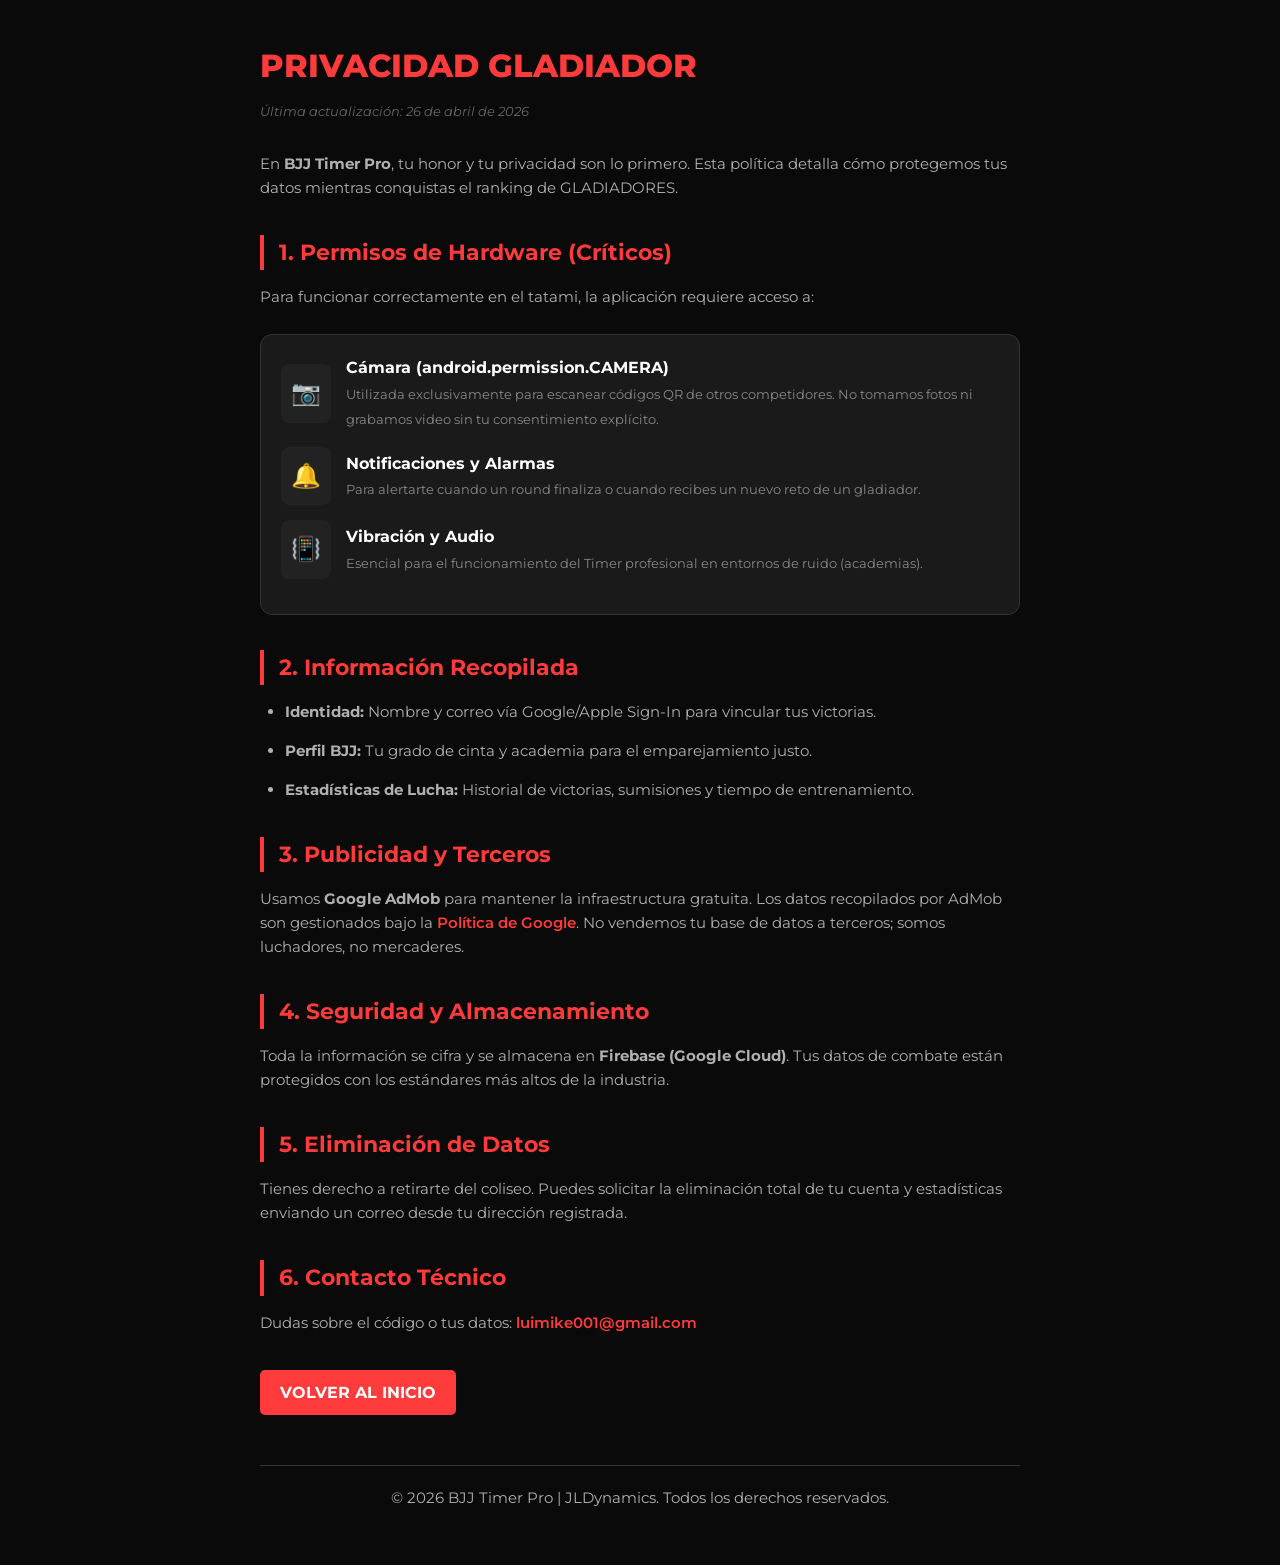
==== privacy.html @ ae67b3c1 "privacy.html" ====
<!DOCTYPE html>
<html lang="es">
<head>
    <meta charset="UTF-8">
    <meta name="viewport" content="width=device-width, initial-scale=1.0">
    <title>Política de Privacidad - BJJ Timer Pro</title>
    <link href="https://fonts.googleapis.com/css2?family=Montserrat:wght@400;600;700;800&display=swap" rel="stylesheet">
    <style>
        * { margin: 0; padding: 0; box-sizing: border-box; }
        body { font-family: 'Montserrat', sans-serif; background: #0a0a0a; color: #fff; line-height: 1.6; }
        .container { max-width: 800px; margin: 0 auto; padding: 40px 20px; }
        h1 { color: #ff3b3b; margin-bottom: 10px; font-weight: 800; text-transform: uppercase; }
        h2 { color: #ff3b3b; margin: 35px 0 15px; font-size: 22px; border-left: 4px solid #ff3b3b; padding-left: 15px; }
        p, li { color: #b0b0b0; margin-bottom: 15px; font-size: 15px; }
        ul { margin-left: 25px; margin-bottom: 20px; }
        a { color: #ff3b3b; text-decoration: none; font-weight: 600; transition: 0.3s; }
        a:hover { color: #fff; text-shadow: 0 0 10px #ff3b3b; }
        
        /* Caja de Permisos Interactiva */
        .permits-box { background: #1a1a1a; padding: 20px; border-radius: 12px; border: 1px solid #333; margin: 25px 0; }
        .permit-item { display: flex; align-items: center; margin-bottom: 15px; }
        .permit-icon { font-size: 24px; margin-right: 15px; background: #222; padding: 10px; border-radius: 8px; }
        .permit-text b { color: #fff; display: block; }
        .permit-text span { font-size: 13px; color: #888; }

        .footer { margin-top: 50px; padding-top: 20px; border-top: 1px solid #333; text-align: center; font-size: 13px; color: #555; }
        .last-update { color: #666; font-size: 13px; margin-bottom: 30px; font-style: italic; }
        .btn-back { display: inline-block; margin-top: 20px; padding: 10px 20px; background: #ff3b3b; color: #fff; border-radius: 5px; font-weight: bold; }
    </style>
</head>
<body>
    <div class="container">
        <h1>Privacidad Gladiador</h1>
        <div class="last-update">Última actualización: 26 de abril de 2026</div>

        <p>En <strong>BJJ Timer Pro</strong>, tu honor y tu privacidad son lo primero. Esta política detalla cómo protegemos tus datos mientras conquistas el ranking de GLADIADORES.</p>

        <h2>1. Permisos de Hardware (Críticos)</h2>
        <p>Para funcionar correctamente en el tatami, la aplicación requiere acceso a:</p>
        
        <div class="permits-box">
            <div class="permit-item">
                <div class="permit-icon">📷</div>
                <div class="permit-text">
                    <b>Cámara (android.permission.CAMERA)</b>
                    <span>Utilizada exclusivamente para escanear códigos QR de otros competidores. No tomamos fotos ni grabamos video sin tu consentimiento explícito.</span>
                </div>
            </div>
            <div class="permit-item">
                <div class="permit-icon">🔔</div>
                <div class="permit-text">
                    <b>Notificaciones y Alarmas</b>
                    <span>Para alertarte cuando un round finaliza o cuando recibes un nuevo reto de un gladiador.</span>
                </div>
            </div>
            <div class="permit-item">
                <div class="permit-icon">📳</div>
                <div class="permit-text">
                    <b>Vibración y Audio</b>
                    <span>Esencial para el funcionamiento del Timer profesional en entornos de ruido (academias).</span>
                </div>
            </div>
        </div>

        <h2>2. Información Recopilada</h2>
        <ul>
            <li><strong>Identidad:</strong> Nombre y correo vía Google/Apple Sign-In para vincular tus victorias.</li>
            <li><strong>Perfil BJJ:</strong> Tu grado de cinta y academia para el emparejamiento justo.</li>
            <li><strong>Estadísticas de Lucha:</strong> Historial de victorias, sumisiones y tiempo de entrenamiento.</li>
        </ul>

        <h2>3. Publicidad y Terceros</h2>
        <p>Usamos <strong>Google AdMob</strong> para mantener la infraestructura gratuita. Los datos recopilados por AdMob son gestionados bajo la <a href="https://policies.google.com/technologies/ads" target="_blank">Política de Google</a>. No vendemos tu base de datos a terceros; somos luchadores, no mercaderes.</p>

        <h2>4. Seguridad y Almacenamiento</h2>
        <p>Toda la información se cifra y se almacena en <strong>Firebase (Google Cloud)</strong>. Tus datos de combate están protegidos con los estándares más altos de la industria.</p>

        <h2>5. Eliminación de Datos</h2>
        <p>Tienes derecho a retirarte del coliseo. Puedes solicitar la eliminación total de tu cuenta y estadísticas enviando un correo desde tu dirección registrada.</p>

        <h2>6. Contacto Técnico</h2>
        <p>Dudas sobre el código o tus datos: <a href="mailto:luimike001@gmail.com">luimike001@gmail.com</a></p>

        <a href="index.html" class="btn-back">VOLVER AL INICIO</a>

        <div class="footer">
            <p>&copy; 2026 BJJ Timer Pro | JLDynamics. Todos los derechos reservados.</p>
        </div>
    </div>
</body>
</html>
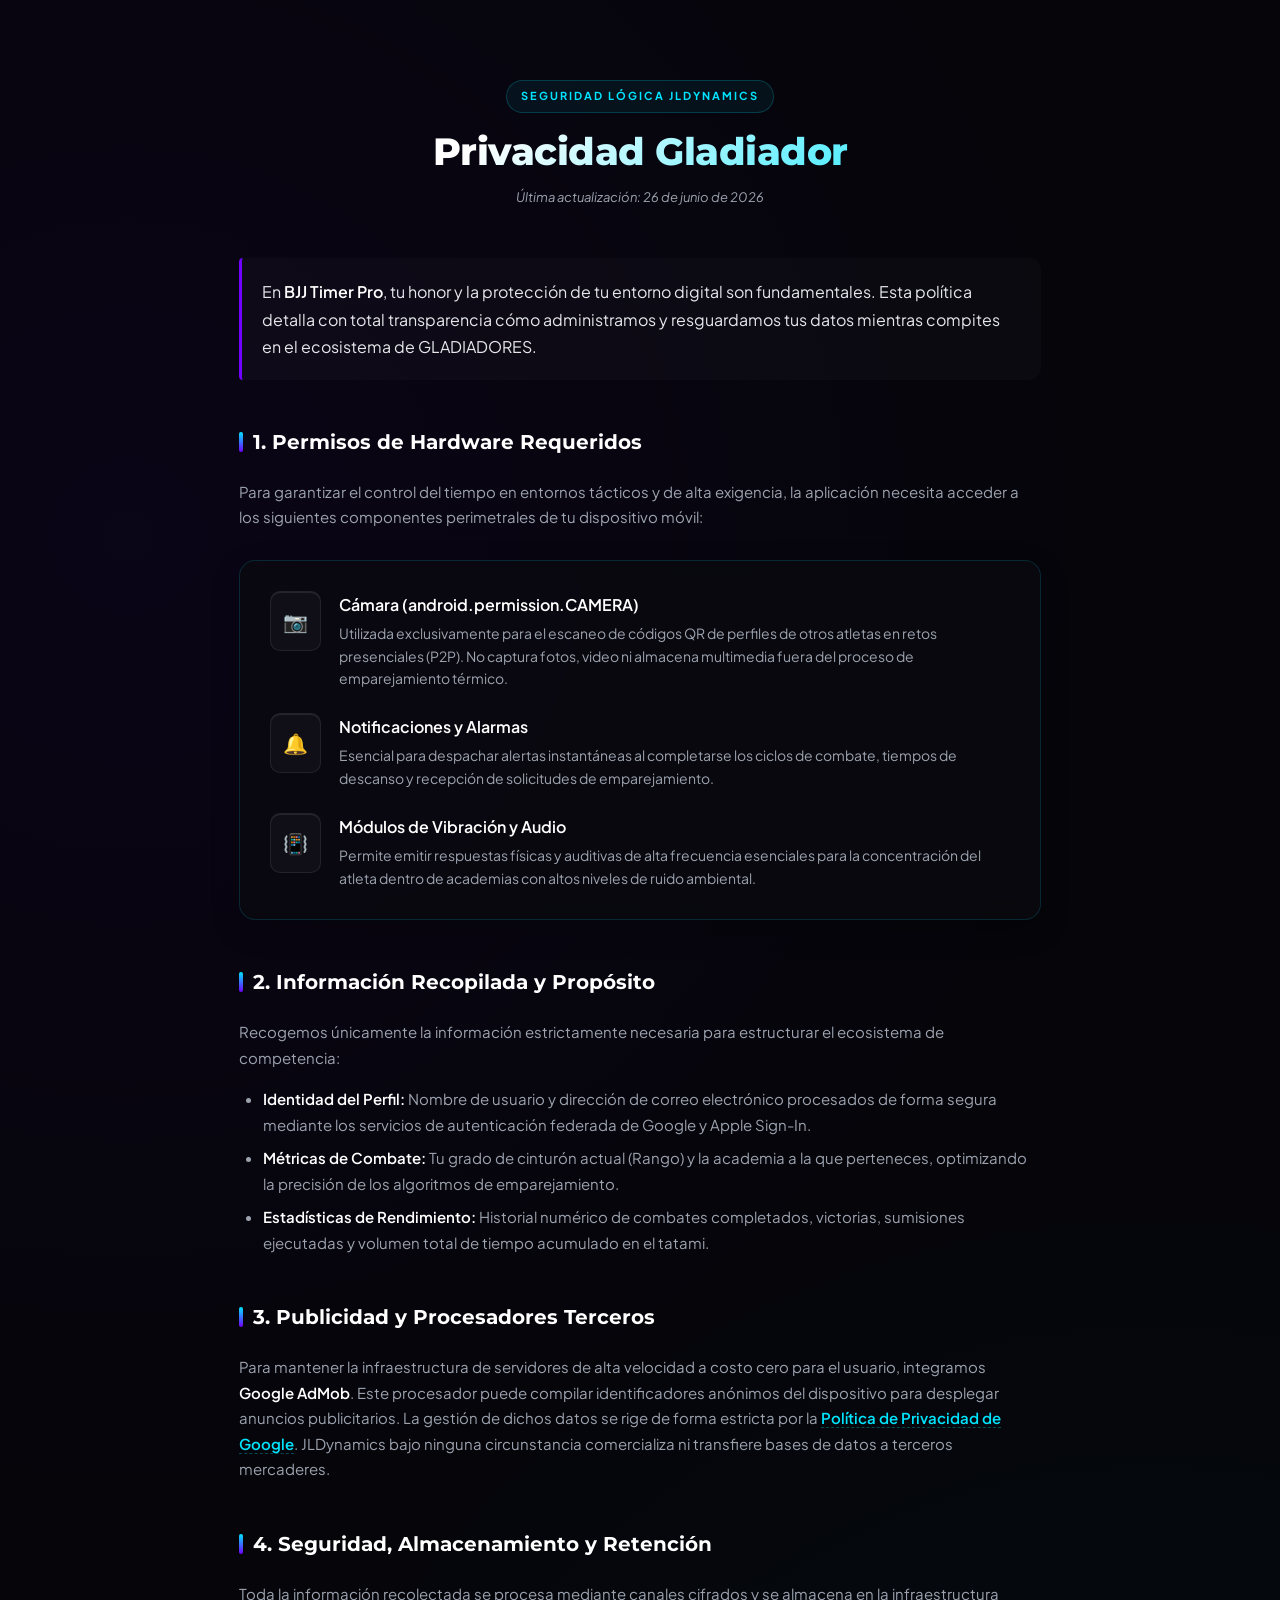
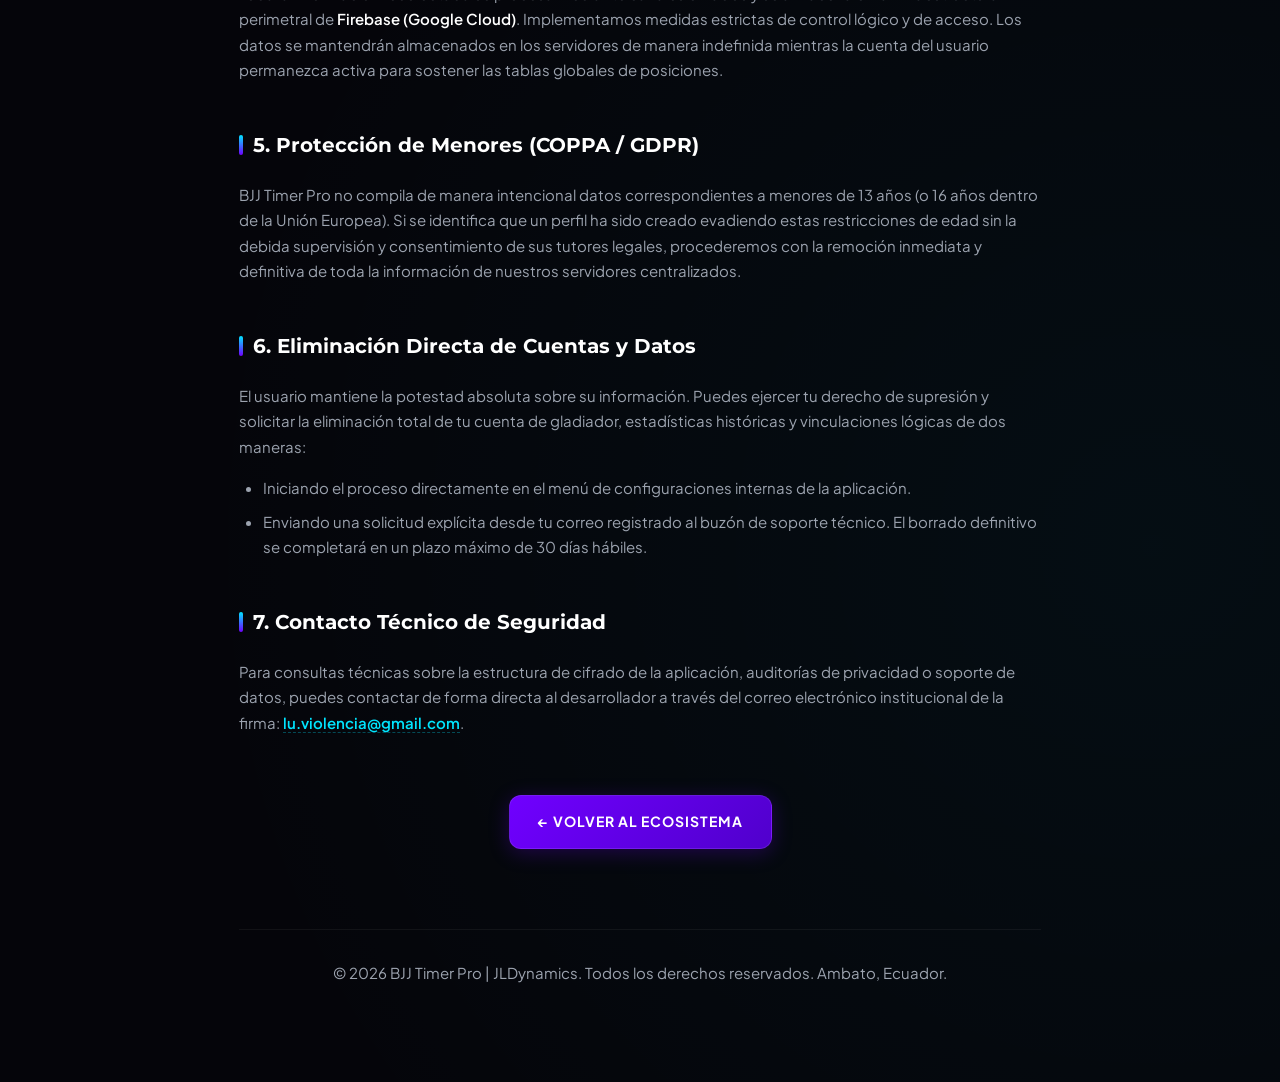
==== commit d15fb8bf: "Update privacy.html new for corporate" ====
--- a/privacy.html
+++ b/privacy.html
@@ -3,88 +3,256 @@
 <head>
     <meta charset="UTF-8">
     <meta name="viewport" content="width=device-width, initial-scale=1.0">
-    <title>Política de Privacidad - BJJ Timer Pro</title>
-    <link href="https://fonts.googleapis.com/css2?family=Montserrat:wght@400;600;700;800&display=swap" rel="stylesheet">
+    <title>Política de Privacidad - BJJ Timer Pro | JLDynamics</title>
+    <link rel="preconnect" href="https://fonts.googleapis.com">
+    <link rel="preconnect" href="https://fonts.gstatic.com" crossorigin>
+    <link href="https://fonts.googleapis.com/css2?family=Plus+Jakarta+Sans:wght@400;500;600;700;800&family=Montserrat:wght@700;800&display=swap" rel="stylesheet">
     <style>
+        :root {
+            --bg-main: #05050A;
+            --bg-card: rgba(10, 10, 16, 0.7);
+            --border-glow: rgba(0, 229, 255, 0.15);
+            --primary: #00E5FF;
+            --secondary: #7000FF;
+            --text-main: #F3F4F6;
+            --text-muted: #9CA3AF;
+        }
+
         * { margin: 0; padding: 0; box-sizing: border-box; }
-        body { font-family: 'Montserrat', sans-serif; background: #0a0a0a; color: #fff; line-height: 1.6; }
-        .container { max-width: 800px; margin: 0 auto; padding: 40px 20px; }
-        h1 { color: #ff3b3b; margin-bottom: 10px; font-weight: 800; text-transform: uppercase; }
-        h2 { color: #ff3b3b; margin: 35px 0 15px; font-size: 22px; border-left: 4px solid #ff3b3b; padding-left: 15px; }
-        p, li { color: #b0b0b0; margin-bottom: 15px; font-size: 15px; }
-        ul { margin-left: 25px; margin-bottom: 20px; }
-        a { color: #ff3b3b; text-decoration: none; font-weight: 600; transition: 0.3s; }
-        a:hover { color: #fff; text-shadow: 0 0 10px #ff3b3b; }
-        
-        /* Caja de Permisos Interactiva */
-        .permits-box { background: #1a1a1a; padding: 20px; border-radius: 12px; border: 1px solid #333; margin: 25px 0; }
-        .permit-item { display: flex; align-items: center; margin-bottom: 15px; }
-        .permit-icon { font-size: 24px; margin-right: 15px; background: #222; padding: 10px; border-radius: 8px; }
-        .permit-text b { color: #fff; display: block; }
-        .permit-text span { font-size: 13px; color: #888; }
-
-        .footer { margin-top: 50px; padding-top: 20px; border-top: 1px solid #333; text-align: center; font-size: 13px; color: #555; }
-        .last-update { color: #666; font-size: 13px; margin-bottom: 30px; font-style: italic; }
-        .btn-back { display: inline-block; margin-top: 20px; padding: 10px 20px; background: #ff3b3b; color: #fff; border-radius: 5px; font-weight: bold; }
+        
+        body { 
+            font-family: 'Plus Jakarta Sans', sans-serif; 
+            background-color: var(--bg-main);
+            background-image: 
+                radial-gradient(circle at 10% 20%, rgba(112, 0, 255, 0.05) 0%, transparent 40%),
+                radial-gradient(circle at 90% 80%, rgba(0, 229, 255, 0.04) 0%, transparent 40%);
+            color: var(--text-main); 
+            line-height: 1.7; 
+            -webkit-font-smoothing: antialiased;
+        }
+
+        .container { max-width: 850px; margin: 0 auto; padding: 80px 24px; }
+        
+        .header-block {
+            text-align: center;
+            margin-bottom: 50px;
+            position: relative;
+        }
+
+        .brand-badge {
+            display: inline-block;
+            padding: 6px 14px;
+            background: rgba(0, 229, 255, 0.06);
+            border: 1px solid rgba(0, 229, 255, 0.2);
+            border-radius: 30px;
+            font-size: 11px;
+            font-weight: 700;
+            text-transform: uppercase;
+            letter-spacing: 2px;
+            color: var(--primary);
+            margin-bottom: 16px;
+        }
+
+        h1 { 
+            font-family: 'Montserrat', sans-serif;
+            font-weight: 800; 
+            font-size: 38px; 
+            line-height: 1.2;
+            letter-spacing: -0.5px;
+            background: linear-gradient(135deg, #FFF 30%, var(--primary) 100%);
+            -webkit-background-clip: text;
+            -webkit-text-fill-color: transparent;
+            margin-bottom: 12px;
+        }
+
+        .last-update { color: var(--text-muted); font-size: 13px; font-style: italic; }
+
+        .intro-text {
+            font-size: 16px;
+            color: #E5E7EB;
+            margin-bottom: 40px;
+            padding: 20px;
+            background: rgba(255, 255, 255, 0.02);
+            border-left: 3px solid var(--secondary);
+            border-radius: 4px 12px 12px 4px;
+        }
+
+        h2 { 
+            font-family: 'Montserrat', sans-serif;
+            color: #FFF; 
+            margin: 45px 0 20px; 
+            font-size: 20px; 
+            font-weight: 700; 
+            display: flex;
+            align-items: center;
+            gap: 10px;
+        }
+        
+        h2::before {
+            content: '';
+            display: inline-block;
+            width: 4px;
+            height: 20px;
+            background: linear-gradient(to bottom, var(--primary), var(--secondary));
+            border-radius: 2px;
+        }
+
+        p, li { color: var(--text-muted); margin-bottom: 16px; font-size: 15px; }
+        ul { margin-left: 24px; margin-bottom: 24px; }
+        li { margin-bottom: 8px; }
+        strong { color: #FFF; font-weight: 600; }
+        
+        a { 
+            color: var(--primary); 
+            text-decoration: none; 
+            font-weight: 600; 
+            transition: all 0.2s ease;
+            border-bottom: 1px dashed rgba(0, 229, 255, 0.3);
+        }
+        a:hover { 
+            color: #FFF; 
+            border-bottom-color: #FFF;
+            text-shadow: 0 0 12px rgba(0, 229, 255, 0.5); 
+        }
+        
+        /* Caja de Permisos Estilo Cyber-Luxury */
+        .permits-box { 
+            background: var(--bg-card); 
+            padding: 30px; 
+            border-radius: 16px; 
+            border: 1px solid var(--border-glow); 
+            backdrop-filter: blur(12px);
+            -webkit-backdrop-filter: blur(12px);
+            margin: 30px 0; 
+            box-shadow: 0 10px 30px rgba(0, 0, 0, 0.2);
+        }
+        .permit-item { display: flex; align-items: flex-start; margin-bottom: 24px; }
+        .permit-item:last-child { margin-bottom: 0; }
+        
+        .permit-icon { 
+            font-size: 20px; 
+            margin-right: 18px; 
+            background: rgba(255, 255, 255, 0.03); 
+            padding: 12px; 
+            border-radius: 10px; 
+            border: 1px solid rgba(255, 255, 255, 0.08); 
+            display: flex; 
+            align-items: center; 
+            justify-content: center;
+            box-shadow: inset 0 1px 1px rgba(255,255,255,0.1);
+        }
+        
+        .permit-text b { color: #FFF; display: block; font-size: 16px; margin-bottom: 4px; font-weight: 600; }
+        .permit-text span { font-size: 14px; color: var(--text-muted); display: block; line-height: 1.6; }
+
+        /* Botón de Retorno Fluido */
+        .btn-container { text-align: center; margin-top: 60px; }
+        .btn-back { 
+            display: inline-flex; 
+            align-items: center;
+            gap: 8px;
+            padding: 14px 28px; 
+            background: linear-gradient(135deg, var(--secondary), #5000CC); 
+            color: #FFF; 
+            border-radius: 12px; 
+            font-weight: 700; 
+            font-size: 14px;
+            text-transform: uppercase;
+            letter-spacing: 1px;
+            border: 1px solid rgba(255,255,255,0.1);
+            transition: all 0.3s cubic-bezier(0.4, 0, 0.2, 1);
+            box-shadow: 0 4px 20px rgba(112, 0, 255, 0.25);
+            cursor: pointer;
+        }
+        .btn-back:hover {
+            transform: translateY(-2px);
+            box-shadow: 0 8px 25px rgba(112, 0, 255, 0.45);
+            border-color: rgba(255,255,255,0.2);
+            color: #FFF;
+        }
+
+        .footer { 
+            margin-top: 80px; 
+            padding-top: 30px; 
+            border-top: 1px solid rgba(255, 255, 255, 0.05); 
+            text-align: center; 
+            font-size: 13px; 
+            color: #4B5563; 
+        }
     </style>
 </head>
 <body>
     <div class="container">
-        <h1>Privacidad Gladiador</h1>
-        <div class="last-update">Última actualización: 26 de abril de 2026</div>
-
-        <p>En <strong>BJJ Timer Pro</strong>, tu honor y tu privacidad son lo primero. Esta política detalla cómo protegemos tus datos mientras conquistas el ranking de GLADIADORES.</p>
-
-        <h2>1. Permisos de Hardware (Críticos)</h2>
-        <p>Para funcionar correctamente en el tatami, la aplicación requiere acceso a:</p>
+        <div class="header-block">
+            <div class="brand-badge">Seguridad Lógica JLDynamics</div>
+            <h1>Privacidad Gladiador</h1>
+            <div class="last-update">Última actualización: 26 de junio de 2026</div>
+        </div>
+
+        <div class="intro-text">
+            En <strong>BJJ Timer Pro</strong>, tu honor y la protección de tu entorno digital son fundamentales. Esta política detalla con total transparencia cómo administramos y resguardamos tus datos mientras compites en el ecosistema de GLADIADORES.
+        </div>
+
+        <h2>1. Permisos de Hardware Requeridos</h2>
+        <p>Para garantizar el control del tiempo en entornos tácticos y de alta exigencia, la aplicación necesita acceder a los siguientes componentes perimetrales de tu dispositivo móvil:</p>
         
         <div class="permits-box">
             <div class="permit-item">
                 <div class="permit-icon">📷</div>
                 <div class="permit-text">
                     <b>Cámara (android.permission.CAMERA)</b>
-                    <span>Utilizada exclusivamente para escanear códigos QR de otros competidores. No tomamos fotos ni grabamos video sin tu consentimiento explícito.</span>
+                    <span>Utilizada exclusivamente para el escaneo de códigos QR de perfiles de otros atletas en retos presenciales (P2P). No captura fotos, video ni almacena multimedia fuera del proceso de emparejamiento térmico.</span>
                 </div>
             </div>
             <div class="permit-item">
                 <div class="permit-icon">🔔</div>
                 <div class="permit-text">
                     <b>Notificaciones y Alarmas</b>
-                    <span>Para alertarte cuando un round finaliza o cuando recibes un nuevo reto de un gladiador.</span>
+                    <span>Esencial para despachar alertas instantáneas al completarse los ciclos de combate, tiempos de descanso y recepción de solicitudes de emparejamiento.</span>
                 </div>
             </div>
             <div class="permit-item">
                 <div class="permit-icon">📳</div>
                 <div class="permit-text">
-                    <b>Vibración y Audio</b>
-                    <span>Esencial para el funcionamiento del Timer profesional en entornos de ruido (academias).</span>
+                    <b>Módulos de Vibración y Audio</b>
+                    <span>Permite emitir respuestas físicas y auditivas de alta frecuencia esenciales para la concentración del atleta dentro de academias con altos niveles de ruido ambiental.</span>
                 </div>
             </div>
         </div>
 
-        <h2>2. Información Recopilada</h2>
+        <h2>2. Información Recopilada y Propósito</h2>
+        <p>Recogemos únicamente la información estrictamente necesaria para estructurar el ecosistema de competencia:</p>
         <ul>
-            <li><strong>Identidad:</strong> Nombre y correo vía Google/Apple Sign-In para vincular tus victorias.</li>
-            <li><strong>Perfil BJJ:</strong> Tu grado de cinta y academia para el emparejamiento justo.</li>
-            <li><strong>Estadísticas de Lucha:</strong> Historial de victorias, sumisiones y tiempo de entrenamiento.</li>
+            <li><strong>Identidad del Perfil:</strong> Nombre de usuario y dirección de correo electrónico procesados de forma segura mediante los servicios de autenticación federada de Google y Apple Sign-In.</li>
+            <li><strong>Métricas de Combate:</strong> Tu grado de cinturón actual (Rango) y la academia a la que perteneces, optimizando la precisión de los algoritmos de emparejamiento.</li>
+            <li><strong>Estadísticas de Rendimiento:</strong> Historial numérico de combates completados, victorias, sumisiones ejecutadas y volumen total de tiempo acumulado en el tatami.</li>
         </ul>
 
-        <h2>3. Publicidad y Terceros</h2>
-        <p>Usamos <strong>Google AdMob</strong> para mantener la infraestructura gratuita. Los datos recopilados por AdMob son gestionados bajo la <a href="https://policies.google.com/technologies/ads" target="_blank">Política de Google</a>. No vendemos tu base de datos a terceros; somos luchadores, no mercaderes.</p>
-
-        <h2>4. Seguridad y Almacenamiento</h2>
-        <p>Toda la información se cifra y se almacena en <strong>Firebase (Google Cloud)</strong>. Tus datos de combate están protegidos con los estándares más altos de la industria.</p>
-
-        <h2>5. Eliminación de Datos</h2>
-        <p>Tienes derecho a retirarte del coliseo. Puedes solicitar la eliminación total de tu cuenta y estadísticas enviando un correo desde tu dirección registrada.</p>
-
-        <h2>6. Contacto Técnico</h2>
-        <p>Dudas sobre el código o tus datos: <a href="mailto:luimike001@gmail.com">luimike001@gmail.com</a></p>
-
-        <a href="index.html" class="btn-back">VOLVER AL INICIO</a>
+        <h2>3. Publicidad y Procesadores Terceros</h2>
+        <p>Para mantener la infraestructura de servidores de alta velocidad a costo cero para el usuario, integramos <strong>Google AdMob</strong>. Este procesador puede compilar identificadores anónimos del dispositivo para desplegar anuncios publicitarios. La gestión de dichos datos se rige de forma estricta por la <a href="https://policies.google.com/technologies/ads" target="_blank" rel="noopener">Política de Privacidad de Google</a>. JLDynamics bajo ninguna circunstancia comercializa ni transfiere bases de datos a terceros mercaderes.</p>
+
+        <h2>4. Seguridad, Almacenamiento y Retención</h2>
+        <p>Toda la información recolectada se procesa mediante canales cifrados y se almacena en la infraestructura perimetral de <strong>Firebase (Google Cloud)</strong>. Implementamos medidas estrictas de control lógico y de acceso. Los datos se mantendrán almacenados en los servidores de manera indefinida mientras la cuenta del usuario permanezca activa para sostener las tablas globales de posiciones.</p>
+
+        <h2>5. Protección de Menores (COPPA / GDPR)</h2>
+        <p>BJJ Timer Pro no compila de manera intencional datos correspondientes a menores de 13 años (o 16 años dentro de la Unión Europea). Si se identifica que un perfil ha sido creado evadiendo estas restricciones de edad sin la debida supervisión y consentimiento de sus tutores legales, procederemos con la remoción inmediata y definitiva de toda la información de nuestros servidores centralizados.</p>
+
+        <h2>6. Eliminación Directa de Cuentas y Datos</h2>
+        <p>El usuario mantiene la potestad absoluta sobre su información. Puedes ejercer tu derecho de supresión y solicitar la eliminación total de tu cuenta de gladiador, estadísticas históricas y vinculaciones lógicas de dos maneras:</p>
+        <ul>
+            <li>Iniciando el proceso directamente en el menú de configuraciones internas de la aplicación.</li>
+            <li>Enviando una solicitud explícita desde tu correo registrado al buzón de soporte técnico. El borrado definitivo se completará en un plazo máximo de 30 días hábiles.</li>
+        </ul>
+
+        <h2>7. Contacto Técnico de Seguridad</h2>
+        <p>Para consultas técnicas sobre la estructura de cifrado de la aplicación, auditorías de privacidad o soporte de datos, puedes contactar de forma directa al desarrollador a través del correo electrónico institucional de la firma: <a href="mailto:lu.violencia@gmail.com">lu.violencia@gmail.com</a>.</p>
+
+        <div class="btn-container">
+            <a href="index.html" class="btn-back">← Volver al Ecosistema</a>
+        </div>
 
         <div class="footer">
-            <p>&copy; 2026 BJJ Timer Pro | JLDynamics. Todos los derechos reservados.</p>
+            <p>&copy; 2026 BJJ Timer Pro | JLDynamics. Todos los derechos reservados. Ambato, Ecuador.</p>
         </div>
     </div>
 </body>
